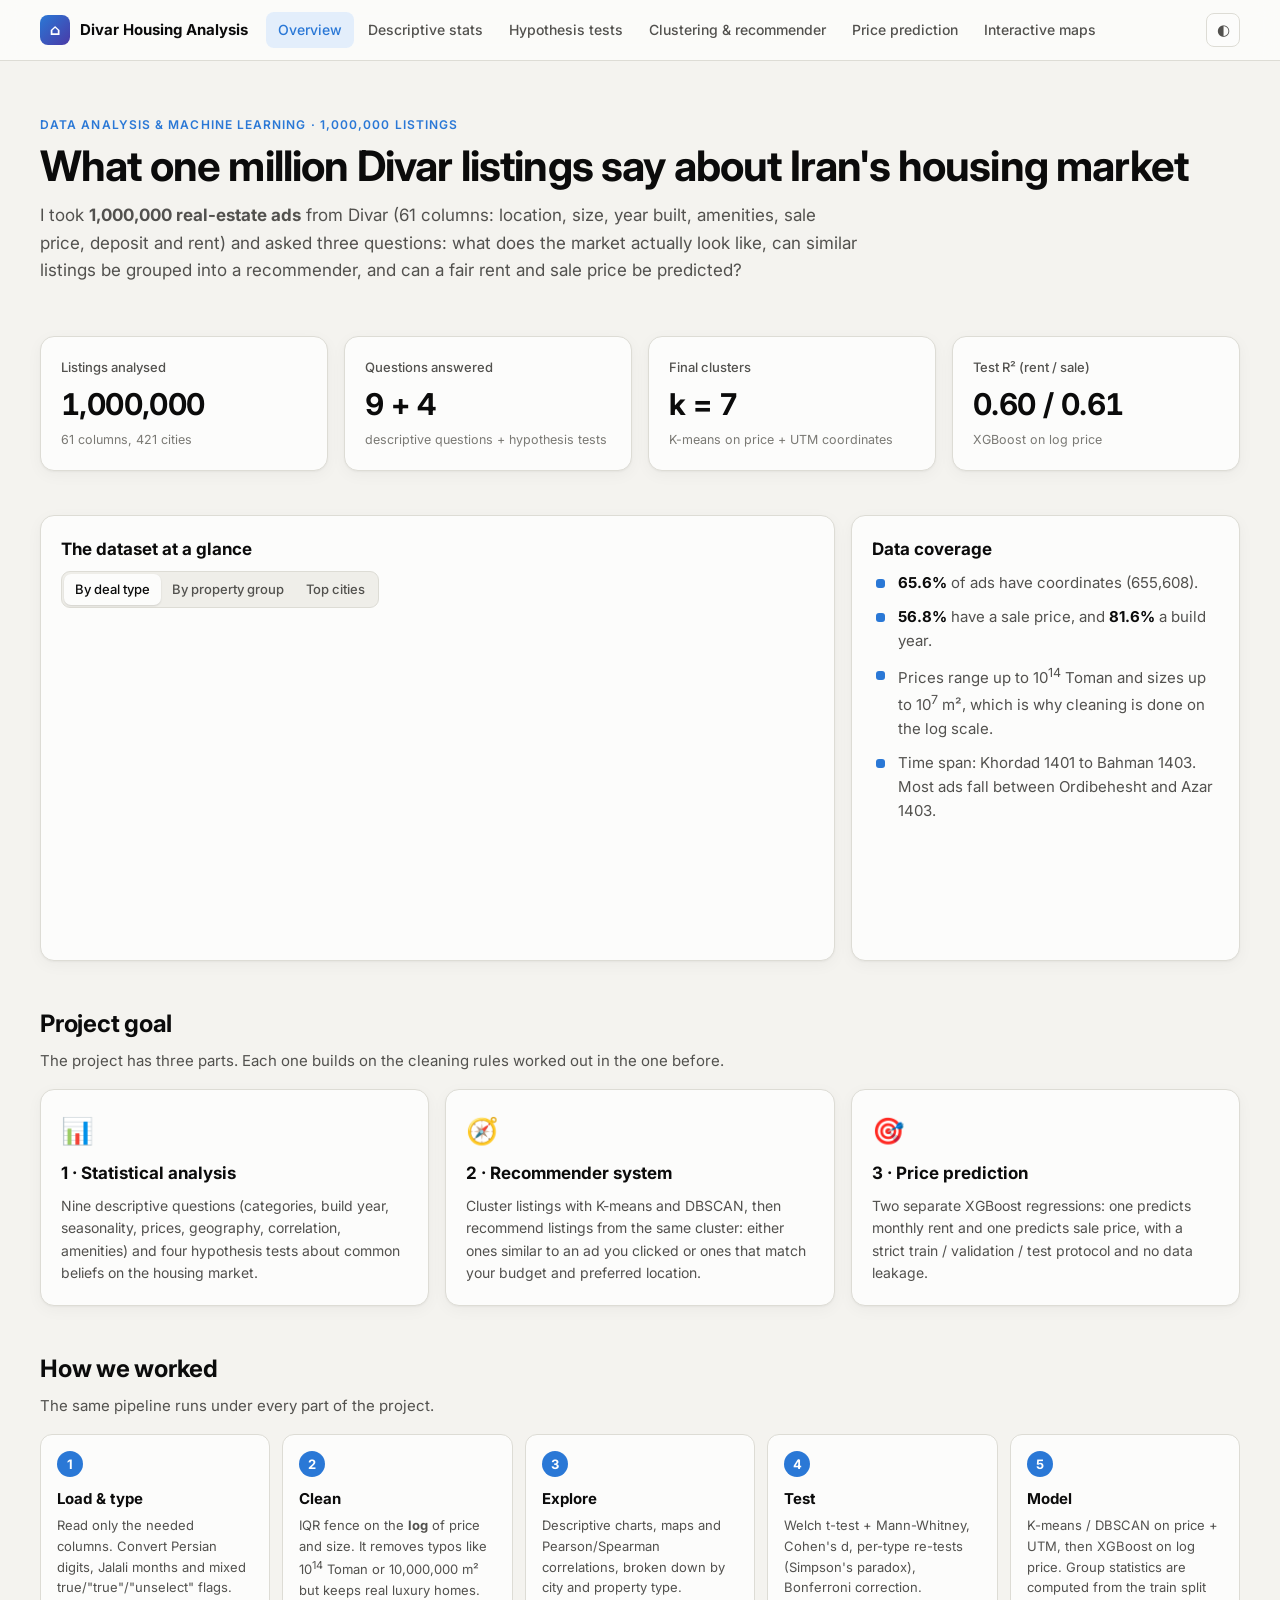
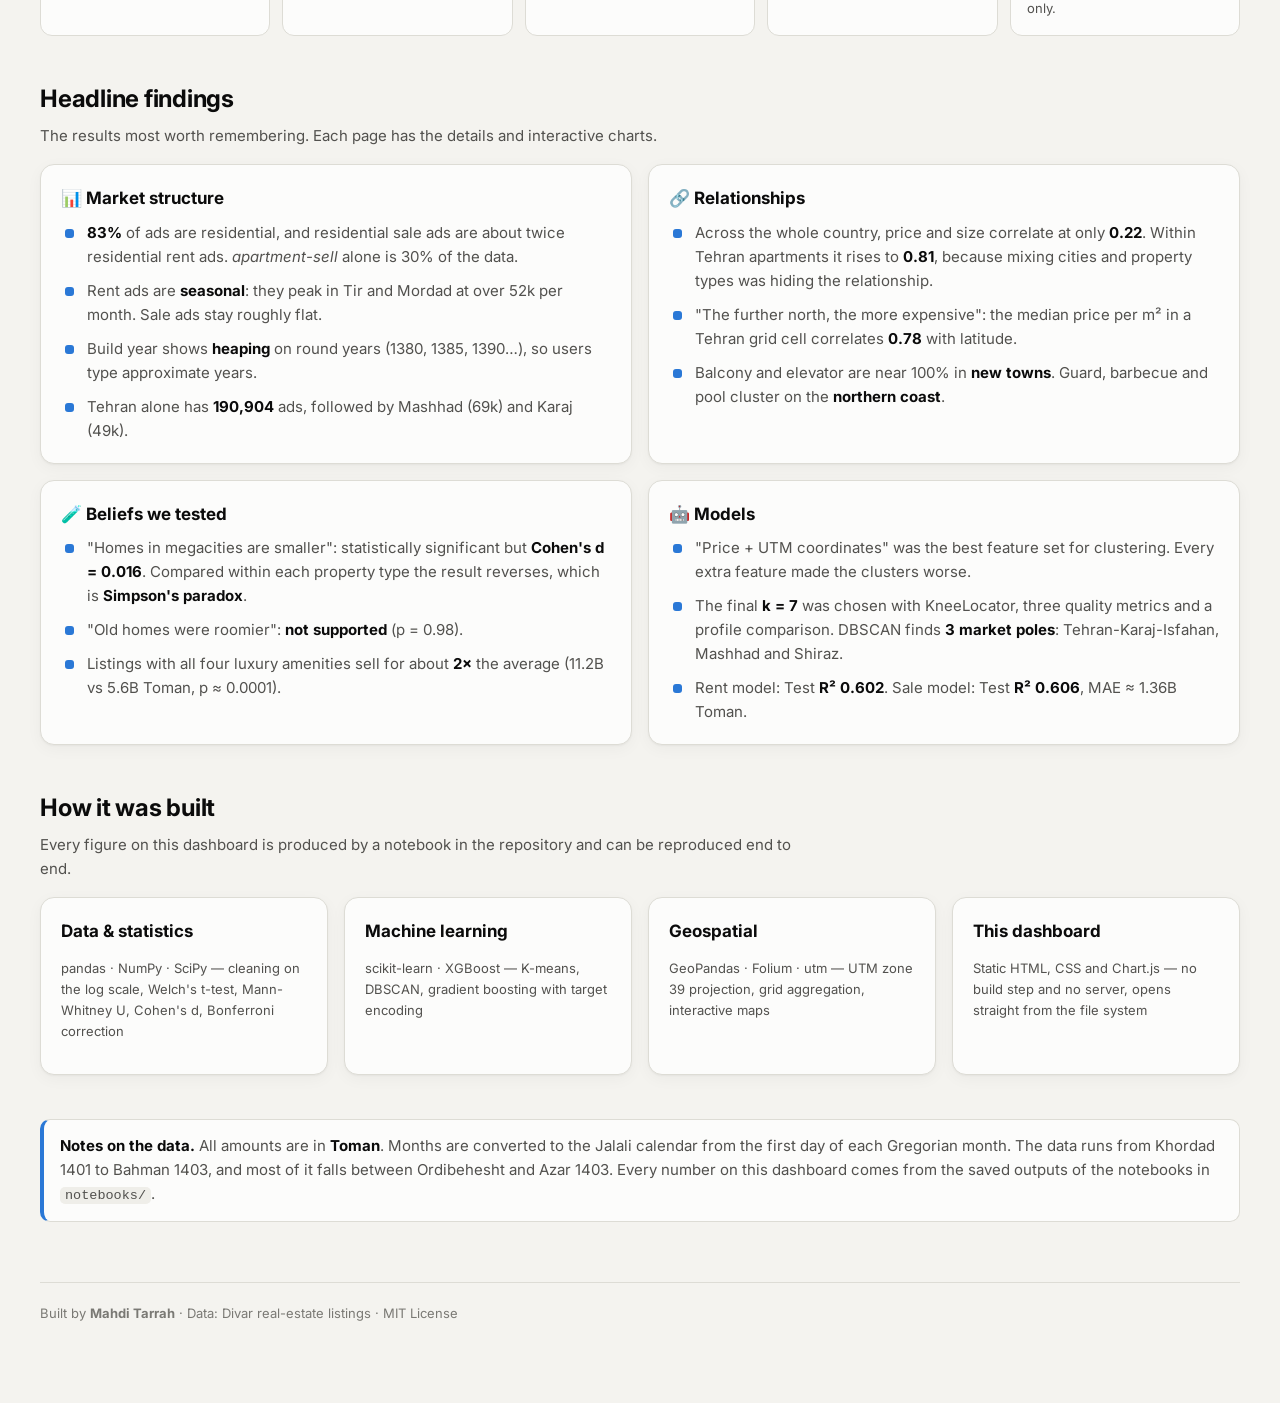
==== dashboard/index.html @ 9396e138 "Initial commit: Divar housing market analysis Analysis of 1,000,000 Iranian real-estate listings: - " ====
<!doctype html>
<html lang="en">
<head>
<meta charset="utf-8">
<meta name="viewport" content="width=device-width, initial-scale=1">
<title>Divar Housing Analysis</title>
<meta name="description" content="Exploratory analysis, hypothesis testing and machine learning on one million Iranian real-estate listings.">
<link rel="preconnect" href="https://fonts.googleapis.com">
<link href="https://fonts.googleapis.com/css2?family=Inter:wght@400;500;600;700&display=swap" rel="stylesheet">
<link rel="stylesheet" href="assets/style.css">
</head>
<body>
<main class="wrap">

  <section class="hero">
    <div class="eyebrow">Data analysis &amp; machine learning · 1,000,000 listings</div>
    <h1>What one million Divar listings say about Iran's housing market</h1>
    <p class="lead">I took <b>1,000,000 real-estate ads</b> from Divar (61 columns: location, size, year built,
      amenities, sale price, deposit and rent) and asked three questions: what does the market actually look like,
      can similar listings be grouped into a recommender, and can a fair rent and sale price be predicted?</p>
  </section>

  <section class="section">
    <div class="grid g4">
      <div class="card kpi"><div class="label">Listings analysed</div><div class="value">1,000,000</div><div class="note">61 columns, 421 cities</div></div>
      <div class="card kpi"><div class="label">Questions answered</div><div class="value">9 + 4</div><div class="note">descriptive questions + hypothesis tests</div></div>
      <div class="card kpi"><div class="label">Final clusters</div><div class="value">k = 7</div><div class="note">K-means on price + UTM coordinates</div></div>
      <div class="card kpi"><div class="label">Test R² (rent / sale)</div><div class="value">0.60 / 0.61</div><div class="note">XGBoost on log price</div></div>
    </div>
  </section>

  <section class="section">
    <div class="grid g3">
      <div class="card span2">
        <h3>The dataset at a glance</h3>
        <div class="controls">
          <div class="seg" id="ov-view"><button data-v="deal" class="on">By deal type</button><button data-v="prop">By property group</button><button data-v="city">Top cities</button></div>
        </div>
        <div class="chart-box"><canvas id="ov-chart"></canvas></div>
      </div>
      <div class="card">
        <h3>Data coverage</h3>
        <ul class="findings">
          <li><b>65.6%</b> of ads have coordinates (655,608).</li>
          <li><b>56.8%</b> have a sale price, and <b>81.6%</b> a build year.</li>
          <li>Prices range up to 10<sup>14</sup> Toman and sizes up to 10<sup>7</sup> m², which is why cleaning is done on the log scale.</li>
          <li>Time span: Khordad 1401 to Bahman 1403. Most ads fall between Ordibehesht and Azar 1403.</li>
        </ul>
      </div>
    </div>
  </section>

  <section class="section">
    <div class="section-head">
      <div><h2>Project goal</h2><p>The project has three parts. Each one builds on the cleaning rules worked out in the one before.</p></div>
    </div>
    <div class="grid g3">
      <a class="card nav-card" href="statistics.html">
        <div class="icon">📊</div><h3>1 · Statistical analysis</h3>
        <p>Nine descriptive questions (categories, build year, seasonality, prices, geography, correlation, amenities) and four hypothesis tests about common beliefs on the housing market.</p>
      </a>
      <a class="card nav-card" href="clustering.html">
        <div class="icon">🧭</div><h3>2 · Recommender system</h3>
        <p>Cluster listings with K-means and DBSCAN, then recommend listings from the same cluster: either ones similar to an ad you clicked or ones that match your budget and preferred location.</p>
      </a>
      <a class="card nav-card" href="prediction.html">
        <div class="icon">🎯</div><h3>3 · Price prediction</h3>
        <p>Two separate XGBoost regressions: one predicts monthly rent and one predicts sale price, with a strict train / validation / test protocol and no data leakage.</p>
      </a>
    </div>
  </section>

  <section class="section">
    <div class="section-head"><div><h2>How we worked</h2><p>The same pipeline runs under every part of the project.</p></div></div>
    <div class="pipeline">
      <div class="step"><div class="n">1</div><h4>Load & type</h4><p>Read only the needed columns. Convert Persian digits, Jalali months and mixed true/"true"/"unselect" flags.</p></div>
      <div class="step"><div class="n">2</div><h4>Clean</h4><p>IQR fence on the <b>log</b> of price and size. It removes typos like 10<sup>14</sup> Toman or 10,000,000 m² but keeps real luxury homes.</p></div>
      <div class="step"><div class="n">3</div><h4>Explore</h4><p>Descriptive charts, maps and Pearson/Spearman correlations, broken down by city and property type.</p></div>
      <div class="step"><div class="n">4</div><h4>Test</h4><p>Welch t-test + Mann-Whitney, Cohen's d, per-type re-tests (Simpson's paradox), Bonferroni correction.</p></div>
      <div class="step"><div class="n">5</div><h4>Model</h4><p>K-means / DBSCAN on price + UTM, then XGBoost on log price. Group statistics are computed from the train split only.</p></div>
    </div>
  </section>

  <section class="section">
    <div class="section-head"><div><h2>Headline findings</h2><p>The results most worth remembering. Each page has the details and interactive charts.</p></div></div>
    <div class="grid g2">
      <div class="card">
        <h3>📊 Market structure</h3>
        <ul class="findings">
          <li><b>83%</b> of ads are residential, and residential sale ads are about twice residential rent ads. <i>apartment-sell</i> alone is 30% of the data.</li>
          <li>Rent ads are <b>seasonal</b>: they peak in Tir and Mordad at over 52k per month. Sale ads stay roughly flat.</li>
          <li>Build year shows <b>heaping</b> on round years (1380, 1385, 1390…), so users type approximate years.</li>
          <li>Tehran alone has <b>190,904</b> ads, followed by Mashhad (69k) and Karaj (49k).</li>
        </ul>
      </div>
      <div class="card">
        <h3>🔗 Relationships</h3>
        <ul class="findings">
          <li>Across the whole country, price and size correlate at only <b>0.22</b>. Within Tehran apartments it rises to <b>0.81</b>, because mixing cities and property types was hiding the relationship.</li>
          <li>"The further north, the more expensive": the median price per m² in a Tehran grid cell correlates <b>0.78</b> with latitude.</li>
          <li>Balcony and elevator are near 100% in <b>new towns</b>. Guard, barbecue and pool cluster on the <b>northern coast</b>.</li>
        </ul>
      </div>
      <div class="card">
        <h3>🧪 Beliefs we tested</h3>
        <ul class="findings">
          <li>"Homes in megacities are smaller": statistically significant but <b>Cohen's d = 0.016</b>. Compared within each property type the result reverses, which is <b>Simpson's paradox</b>.</li>
          <li>"Old homes were roomier": <b>not supported</b> (p = 0.98).</li>
          <li>Listings with all four luxury amenities sell for about <b>2×</b> the average (11.2B vs 5.6B Toman, p ≈ 0.0001).</li>
        </ul>
      </div>
      <div class="card">
        <h3>🤖 Models</h3>
        <ul class="findings">
          <li>"Price + UTM coordinates" was the best feature set for clustering. Every extra feature made the clusters worse.</li>
          <li>The final <b>k = 7</b> was chosen with KneeLocator, three quality metrics and a profile comparison. DBSCAN finds <b>3 market poles</b>: Tehran-Karaj-Isfahan, Mashhad and Shiraz.</li>
          <li>Rent model: Test <b>R² 0.602</b>. Sale model: Test <b>R² 0.606</b>, MAE ≈ 1.36B Toman.</li>
        </ul>
      </div>
    </div>
  </section>

  <section class="section">
    <div class="section-head"><div><h2>How it was built</h2><p>Every figure on this dashboard is produced by a notebook in the repository and can be reproduced end to end.</p></div></div>
    <div class="grid g4">
      <div class="card"><h3>Data &amp; statistics</h3><p class="muted small">pandas · NumPy · SciPy — cleaning on the log scale, Welch's t-test, Mann-Whitney U, Cohen's d, Bonferroni correction</p></div>
      <div class="card"><h3>Machine learning</h3><p class="muted small">scikit-learn · XGBoost — K-means, DBSCAN, gradient boosting with target encoding</p></div>
      <div class="card"><h3>Geospatial</h3><p class="muted small">GeoPandas · Folium · utm — UTM zone 39 projection, grid aggregation, interactive maps</p></div>
      <div class="card"><h3>This dashboard</h3><p class="muted small">Static HTML, CSS and Chart.js — no build step and no server, opens straight from the file system</p></div>
    </div>
  </section>

  <section class="section">
    <div class="callout">
      <b>Notes on the data.</b> All amounts are in <b>Toman</b>. Months are converted to the Jalali calendar from the first day of each Gregorian month.
      The data runs from Khordad 1401 to Bahman 1403, and most of it falls between Ordibehesht and Azar 1403.
      Every number on this dashboard comes from the saved outputs of the notebooks in <code>notebooks/</code>.
    </div>
  </section>

  <footer class="footer">Built by <b>Mahdi Tarrah</b> · Data: Divar real-estate listings · MIT License</footer>
</main>
<script src="assets/vendor/chart.umd.min.js"></script>
<script src="assets/app.js"></script>
<script>
(function () {
  const D = Dash;
  const VIEWS = {
    deal: { labels: ["Sale", "Rent", "Temporary rent", "Real-estate services"], data: [597569, 353125, 29903, 19403] },
    prop: { labels: ["Residential", "Commercial", "Temporary / services"], data: [835266, 115428, 49306] },
    city: { labels: ["Tehran", "Mashhad", "Karaj", "Shiraz", "Isfahan", "Other cities"], data: [190904, 69032, 49367, 37141, 36953, 616603] }
  };
  let view = "deal";
  function draw() {
    const v = VIEWS[view];
    D.make("ov-chart", {
      type: "doughnut",
      data: { labels: v.labels, datasets: [{ data: v.data, backgroundColor: v.labels.map((l, i) => l.startsWith("Other") ? D.css("--text-3") : D.series(i)), borderColor: D.css("--surface"), borderWidth: 2 }] },
      options: { cutout: "60%", plugins: { legend: { position: "right" },
        tooltip: { callbacks: { label: (c) => c.label + ": " + D.fmt(c.parsed) + " ads (" + (c.parsed / 1e4).toFixed(1) + "%)" } } } }
    });
  }
  D.seg("#ov-view", (x) => { view = x; draw(); });
  D.register(draw);
})();
</script>
</body>
</html>
---- dashboard/assets/style.css ----
/* Divar housing dashboard — shared styles */
:root {
  color-scheme: light;
  --bg: #f4f3ef;
  --surface: #fcfcfb;
  --surface-2: #efeee9;
  --border: #dddcd5;
  --text: #0b0b0b;
  --text-2: #52514e;
  --text-3: #7a7974;
  --accent: #2a78d6;
  --accent-soft: #e3eefb;
  --s1: #2a78d6; --s2: #eb6834; --s3: #1baf7a; --s4: #eda100;
  --s5: #e87ba4; --s6: #008300; --s7: #4a3aa7; --s8: #e34948;
  --good: #1b8a5a; --bad: #c63b3a; --warn: #b57600;
  --grid: rgba(0,0,0,.07);
  --shadow: 0 1px 2px rgba(0,0,0,.04), 0 4px 16px rgba(0,0,0,.04);
  --radius: 14px;
}
@media (prefers-color-scheme: dark) {
  :root:not([data-theme="light"]) {
    color-scheme: dark;
    --bg: #121211; --surface: #1a1a19; --surface-2: #232321; --border: #33332f;
    --text: #ffffff; --text-2: #c3c2b7; --text-3: #8f8e86;
    --accent: #3987e5; --accent-soft: #1d2b3d;
    --s1: #3987e5; --s2: #d95926; --s3: #199e70; --s4: #c98500;
    --s5: #d55181; --s6: #008300; --s7: #9085e9; --s8: #e66767;
    --good: #3cbf85; --bad: #e66767; --warn: #e0a030;
    --grid: rgba(255,255,255,.08);
    --shadow: none;
  }
}
:root[data-theme="dark"] {
  color-scheme: dark;
  --bg: #121211; --surface: #1a1a19; --surface-2: #232321; --border: #33332f;
  --text: #ffffff; --text-2: #c3c2b7; --text-3: #8f8e86;
  --accent: #3987e5; --accent-soft: #1d2b3d;
  --s1: #3987e5; --s2: #d95926; --s3: #199e70; --s4: #c98500;
  --s5: #d55181; --s6: #008300; --s7: #9085e9; --s8: #e66767;
  --good: #3cbf85; --bad: #e66767; --warn: #e0a030;
  --grid: rgba(255,255,255,.08);
  --shadow: none;
}

* { box-sizing: border-box; }
html { scroll-behavior: smooth; }
body {
  margin: 0; background: var(--bg); color: var(--text);
  font: 15px/1.6 "Inter", system-ui, -apple-system, "Segoe UI", Roboto, sans-serif;
  -webkit-font-smoothing: antialiased;
}
a { color: var(--accent); text-decoration: none; }
a:hover { text-decoration: underline; }
img { max-width: 100%; display: block; }

/* ---------- top bar ---------- */
.topbar {
  position: sticky; top: 0; z-index: 50;
  background: color-mix(in srgb, var(--surface) 88%, transparent);
  backdrop-filter: blur(10px);
  border-bottom: 1px solid var(--border);
}
.topbar-inner {
  max-width: 1240px; margin: 0 auto; padding: 0 20px;
  display: flex; align-items: center; gap: 18px; height: 60px;
}
.brand { display: flex; align-items: center; gap: 10px; font-weight: 700; color: var(--text); white-space: nowrap; }
.brand:hover { text-decoration: none; }
.brand-mark {
  width: 30px; height: 30px; border-radius: 8px; display: grid; place-items: center;
  background: linear-gradient(135deg, var(--s1), var(--s7)); color: #fff; font-size: 15px;
}
.nav { display: flex; gap: 2px; overflow-x: auto; flex: 1; scrollbar-width: none; }
.nav::-webkit-scrollbar { display: none; }
.nav a {
  color: var(--text-2); padding: 7px 12px; border-radius: 8px; font-size: 14px; font-weight: 500; white-space: nowrap;
}
.nav a:hover { background: var(--surface-2); text-decoration: none; color: var(--text); }
.nav a.active { background: var(--accent-soft); color: var(--accent); }
.theme-btn {
  border: 1px solid var(--border); background: var(--surface); color: var(--text-2);
  border-radius: 8px; height: 34px; min-width: 34px; cursor: pointer; font-size: 15px;
}

/* ---------- layout ---------- */
.wrap { max-width: 1240px; margin: 0 auto; padding: 28px 20px 80px; }
.hero { padding: 26px 0 8px; }
.eyebrow { text-transform: uppercase; letter-spacing: .09em; font-size: 12px; font-weight: 600; color: var(--accent); }
h1 { font-size: clamp(28px, 4vw, 42px); line-height: 1.15; margin: 8px 0 12px; letter-spacing: -.02em; }
h2 { font-size: 24px; margin: 0 0 6px; letter-spacing: -.01em; }
h3 { font-size: 17px; margin: 0 0 8px; }
.lead { font-size: 17px; color: var(--text-2); max-width: 820px; margin: 0; }
.muted { color: var(--text-2); }
.small { font-size: 13px; }
.section { margin-top: 44px; scroll-margin-top: 80px; }
.section-head { display: flex; justify-content: space-between; align-items: flex-end; gap: 16px; flex-wrap: wrap; margin-bottom: 16px; }
.section-head p { margin: 0; color: var(--text-2); max-width: 760px; }
.tag {
  display: inline-block; font-size: 12px; font-weight: 600; padding: 2px 9px; border-radius: 999px;
  background: var(--surface-2); color: var(--text-2); border: 1px solid var(--border);
}

.grid { display: grid; gap: 16px; }
.g2 { grid-template-columns: repeat(2, minmax(0,1fr)); }
.g3 { grid-template-columns: repeat(3, minmax(0,1fr)); }
.g4 { grid-template-columns: repeat(4, minmax(0,1fr)); }
.span2 { grid-column: span 2; }
@media (max-width: 960px) { .g3, .g4 { grid-template-columns: repeat(2, minmax(0,1fr)); } }
@media (max-width: 680px) { .g2, .g3, .g4 { grid-template-columns: minmax(0,1fr); } .span2 { grid-column: auto; } .wrap { padding: 20px 16px 60px; } .topbar-inner { padding: 0 16px; } }

.card {
  background: var(--surface); border: 1px solid var(--border); border-radius: var(--radius);
  padding: 20px; box-shadow: var(--shadow); min-width: 0;
}
.card h3 { display: flex; align-items: center; gap: 8px; }
.card .sub { color: var(--text-2); font-size: 13.5px; margin: -4px 0 12px; }

/* KPI tiles */
.kpi .label { font-size: 13px; color: var(--text-2); font-weight: 500; }
.kpi .value { font-size: 30px; font-weight: 700; letter-spacing: -.02em; margin: 2px 0; font-variant-numeric: tabular-nums; }
.kpi .note { font-size: 12.5px; color: var(--text-3); }

/* controls */
.controls { display: flex; flex-wrap: wrap; gap: 10px 16px; align-items: center; margin-bottom: 12px; }
.seg { display: inline-flex; background: var(--surface-2); border: 1px solid var(--border); border-radius: 9px; padding: 2px; }
.seg button {
  border: 0; background: transparent; color: var(--text-2); font: inherit; font-size: 13px; font-weight: 500;
  padding: 5px 11px; border-radius: 7px; cursor: pointer;
}
.seg button.on { background: var(--surface); color: var(--text); box-shadow: 0 1px 2px rgba(0,0,0,.12); }
label.ctl { display: flex; align-items: center; gap: 8px; font-size: 13px; color: var(--text-2); }
select, input[type="number"] {
  font: inherit; font-size: 13px; color: var(--text); background: var(--surface);
  border: 1px solid var(--border); border-radius: 8px; padding: 5px 8px;
}
input[type="range"] { accent-color: var(--accent); width: 160px; }
.out { font-variant-numeric: tabular-nums; font-weight: 600; color: var(--text); min-width: 46px; display: inline-block; }

.chart-box { position: relative; height: 320px; }
.chart-box.tall { height: 420px; }
.chart-box.short { height: 240px; }

/* findings list */
.findings { list-style: none; padding: 0; margin: 0; display: grid; gap: 10px; }
.findings li { padding-left: 26px; position: relative; color: var(--text-2); }
.findings li::before {
  content: ""; position: absolute; left: 4px; top: 8px; width: 9px; height: 9px; border-radius: 3px; background: var(--accent);
}
.findings li b { color: var(--text); }

/* callout */
.callout {
  border: 1px solid var(--border); border-left: 4px solid var(--accent);
  background: var(--surface); border-radius: 10px; padding: 14px 16px; color: var(--text-2);
}
.callout.warn { border-left-color: var(--warn); }
.callout.good { border-left-color: var(--good); }
.callout b { color: var(--text); }

/* figures from notebooks */
.figure { margin: 0; }
.figure .frame {
  background: #fff; border-radius: 10px; border: 1px solid var(--border); overflow: hidden; cursor: zoom-in;
}
.figure img { width: 100%; height: auto; }
.figure figcaption { font-size: 12.5px; color: var(--text-3); margin-top: 8px; }
.lightbox {
  position: fixed; inset: 0; background: rgba(0,0,0,.82); display: none; z-index: 100;
  align-items: center; justify-content: center; padding: 24px; cursor: zoom-out;
}
.lightbox.open { display: flex; }
.lightbox img { max-height: 92vh; max-width: 96vw; background: #fff; border-radius: 8px; }

/* tables */
.table-wrap { overflow-x: auto; }
table.data { width: 100%; border-collapse: collapse; font-size: 13.5px; font-variant-numeric: tabular-nums; }
table.data th, table.data td { padding: 8px 10px; border-bottom: 1px solid var(--border); text-align: left; white-space: nowrap; }
table.data th { color: var(--text-2); font-weight: 600; font-size: 12.5px; background: var(--surface-2); }
table.data td.num, table.data th.num { text-align: right; }
table.data tr.hl td { background: var(--accent-soft); font-weight: 600; }

/* tabs */
.tabs { display: flex; gap: 4px; border-bottom: 1px solid var(--border); margin-bottom: 18px; overflow-x: auto; }
.tabs button {
  border: 0; background: none; font: inherit; font-size: 14px; font-weight: 500; color: var(--text-2);
  padding: 10px 14px; border-bottom: 2px solid transparent; cursor: pointer; white-space: nowrap;
}
.tabs button.on { color: var(--accent); border-bottom-color: var(--accent); }
.tab-panel { display: none; }
.tab-panel.on { display: block; }

/* pills/badges */
.badge { display: inline-flex; align-items: center; gap: 6px; font-size: 12.5px; font-weight: 600; padding: 3px 10px; border-radius: 999px; }
.badge.reject { background: color-mix(in srgb, var(--good) 15%, transparent); color: var(--good); }
.badge.keep { background: color-mix(in srgb, var(--bad) 15%, transparent); color: var(--bad); }
.badge.neutral { background: var(--surface-2); color: var(--text-2); }

/* pipeline diagram */
.pipeline { display: grid; grid-template-columns: repeat(5, minmax(0,1fr)); gap: 12px; }
@media (max-width: 960px) { .pipeline { grid-template-columns: repeat(2, minmax(0,1fr)); } }
@media (max-width: 520px) { .pipeline { grid-template-columns: minmax(0,1fr); } }
.step {
  position: relative; background: var(--surface); border: 1px solid var(--border); border-radius: 12px; padding: 16px;
}
.step .n {
  width: 26px; height: 26px; border-radius: 50%; display: grid; place-items: center; font-size: 13px; font-weight: 700;
  color: #fff; background: var(--accent); margin-bottom: 10px;
}
.step h4 { margin: 0 0 4px; font-size: 15px; }
.step p { margin: 0; font-size: 13px; color: var(--text-2); }

/* section cards on home */
.nav-card { display: block; color: inherit; transition: transform .15s, border-color .15s; }
.nav-card:hover { transform: translateY(-2px); border-color: var(--accent); text-decoration: none; }
.nav-card .icon { font-size: 26px; margin-bottom: 8px; }
.nav-card p { color: var(--text-2); margin: 0; font-size: 14px; }

.map-frame { width: 100%; height: 560px; border: 1px solid var(--border); border-radius: 12px; background: var(--surface-2); }

.legend-inline { display: flex; flex-wrap: wrap; gap: 6px 16px; font-size: 13px; color: var(--text-2); }
.legend-inline span { display: inline-flex; align-items: center; gap: 6px; }
.legend-inline i { width: 12px; height: 12px; border-radius: 3px; display: inline-block; }

.footer { margin-top: 60px; padding-top: 20px; border-top: 1px solid var(--border); color: var(--text-3); font-size: 13px; }

/* heatmap table */
.heat { border-collapse: separate; border-spacing: 2px; font-size: 12.5px; font-variant-numeric: tabular-nums; margin: 0 auto; }
.heat td, .heat th { padding: 0; text-align: center; }
.heat th { font-weight: 500; color: var(--text-2); padding: 4px 6px; white-space: nowrap; }
.heat th.row { text-align: right; }
.heat td { width: 64px; height: 44px; border-radius: 6px; font-weight: 600; cursor: default; }
@media (max-width: 680px) { .heat td { width: 40px; height: 34px; font-size: 11px; } .heat th { font-size: 11px; } }

.result-list { display: grid; gap: 8px; }
.result-item { display: flex; justify-content: space-between; gap: 10px; padding: 10px 12px; border: 1px solid var(--border); border-radius: 10px; font-size: 13.5px; }
.result-item .meta { color: var(--text-2); font-size: 12.5px; }

code { font-size: .9em; background: var(--surface-2); border-radius: 5px; padding: 1px 5px; overflow-wrap: anywhere; }
@media (max-width: 680px) { .brand span:last-child { display: none; } }
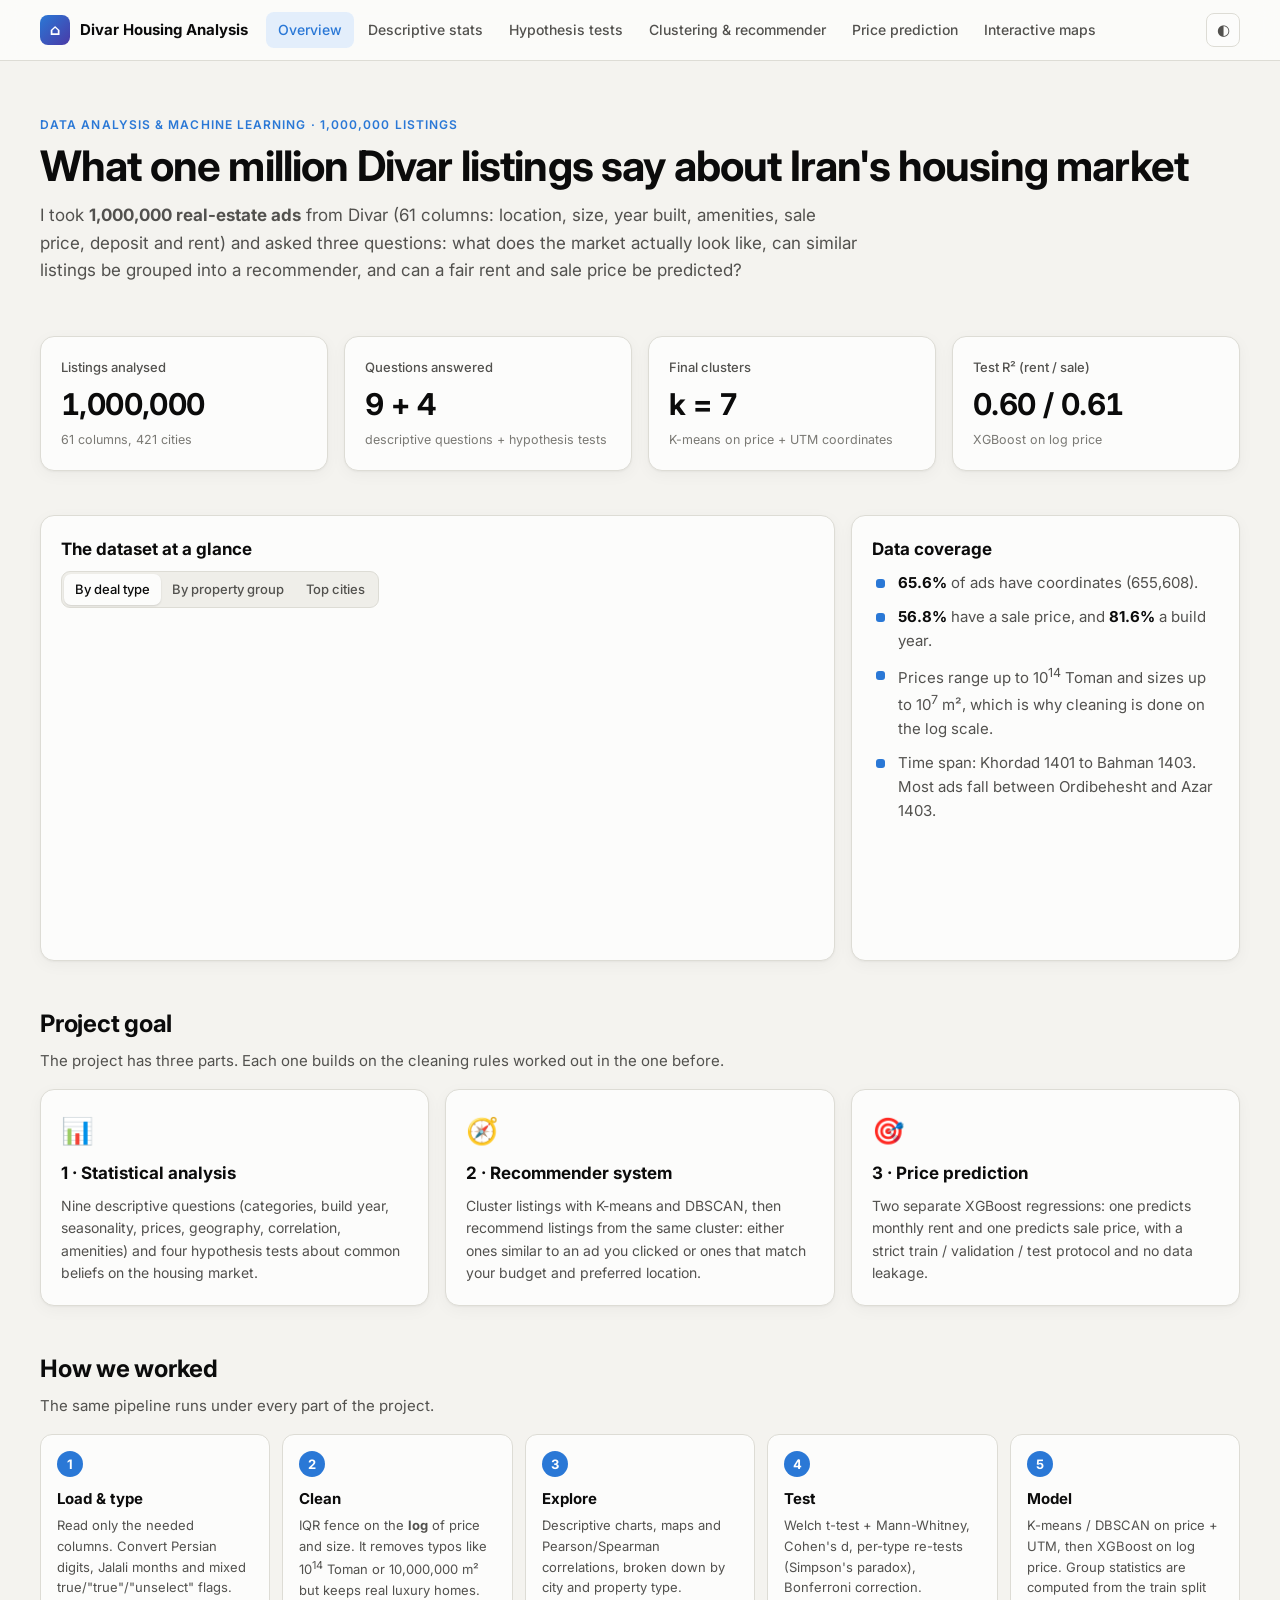
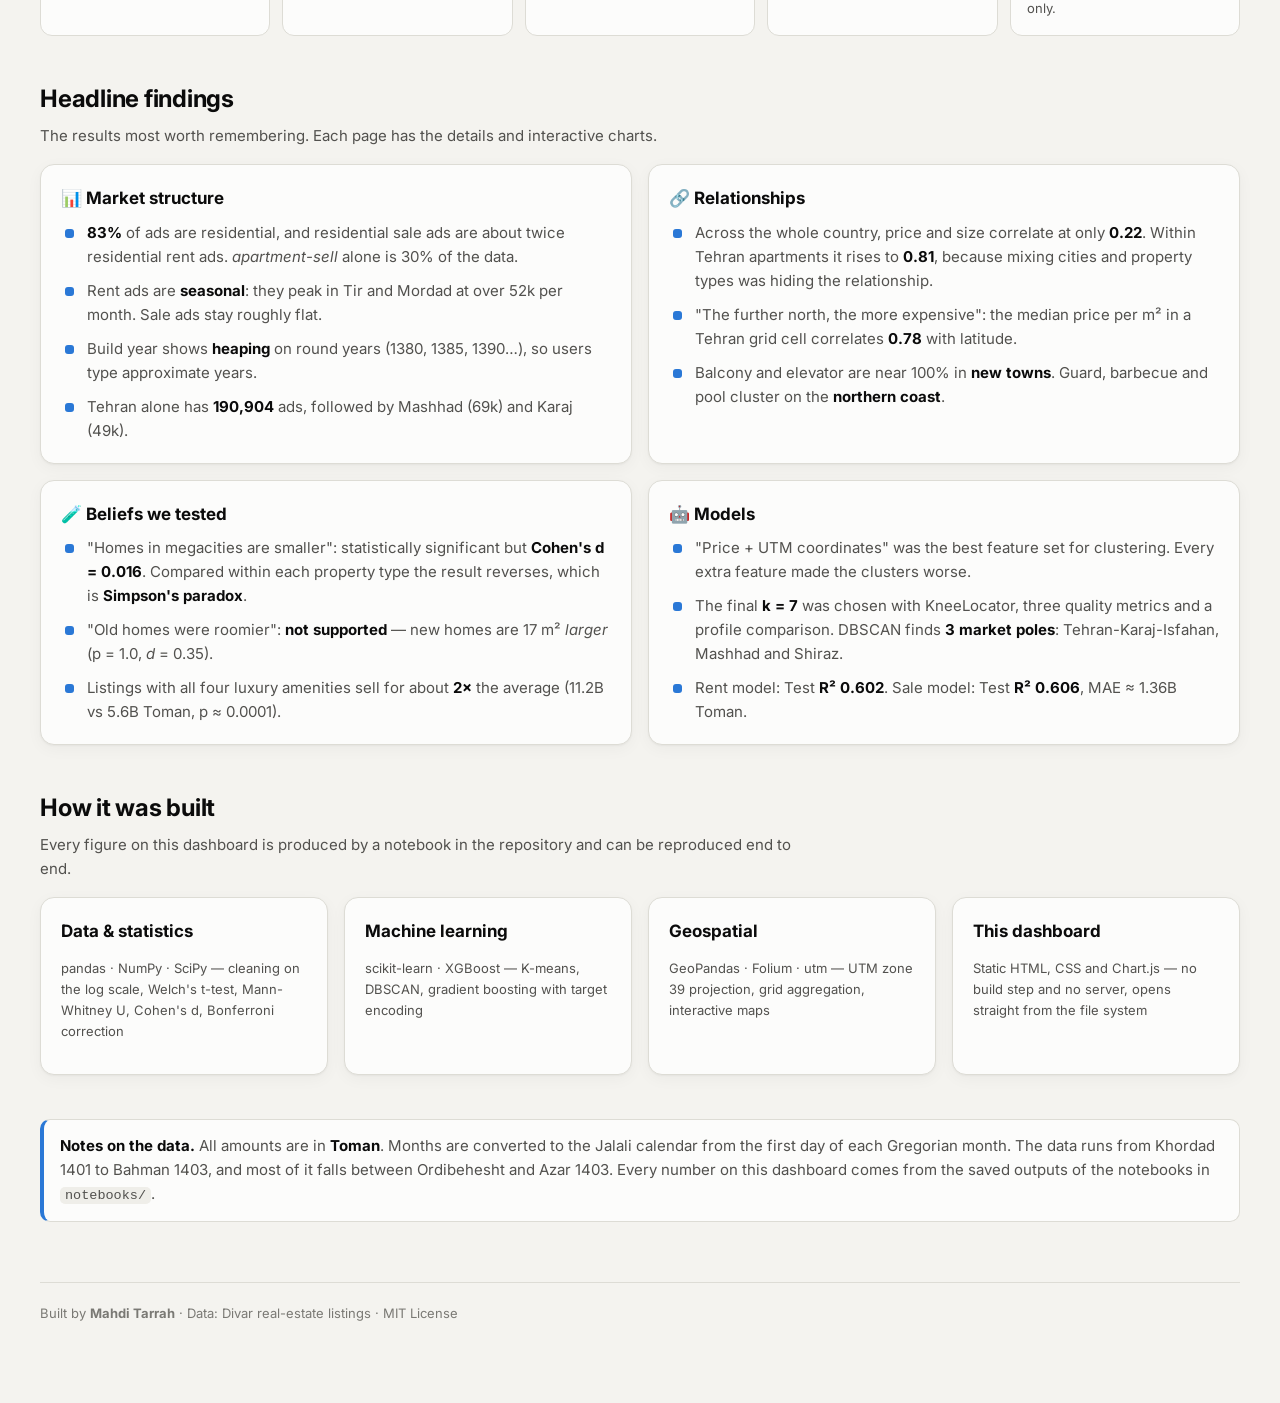
==== commit 5c4b5310: "Correct stale H2 p-value on the dashboard landing page" ====
--- a/dashboard/index.html
+++ b/dashboard/index.html
@@ -105,7 +105,7 @@
         <h3>🧪 Beliefs we tested</h3>
         <ul class="findings">
           <li>"Homes in megacities are smaller": statistically significant but <b>Cohen's d = 0.016</b>. Compared within each property type the result reverses, which is <b>Simpson's paradox</b>.</li>
-          <li>"Old homes were roomier": <b>not supported</b> (p = 0.98).</li>
+          <li>"Old homes were roomier": <b>not supported</b> &mdash; new homes are 17 m² <i>larger</i> (p = 1.0, <i>d</i> = 0.35).</li>
           <li>Listings with all four luxury amenities sell for about <b>2×</b> the average (11.2B vs 5.6B Toman, p ≈ 0.0001).</li>
         </ul>
       </div>
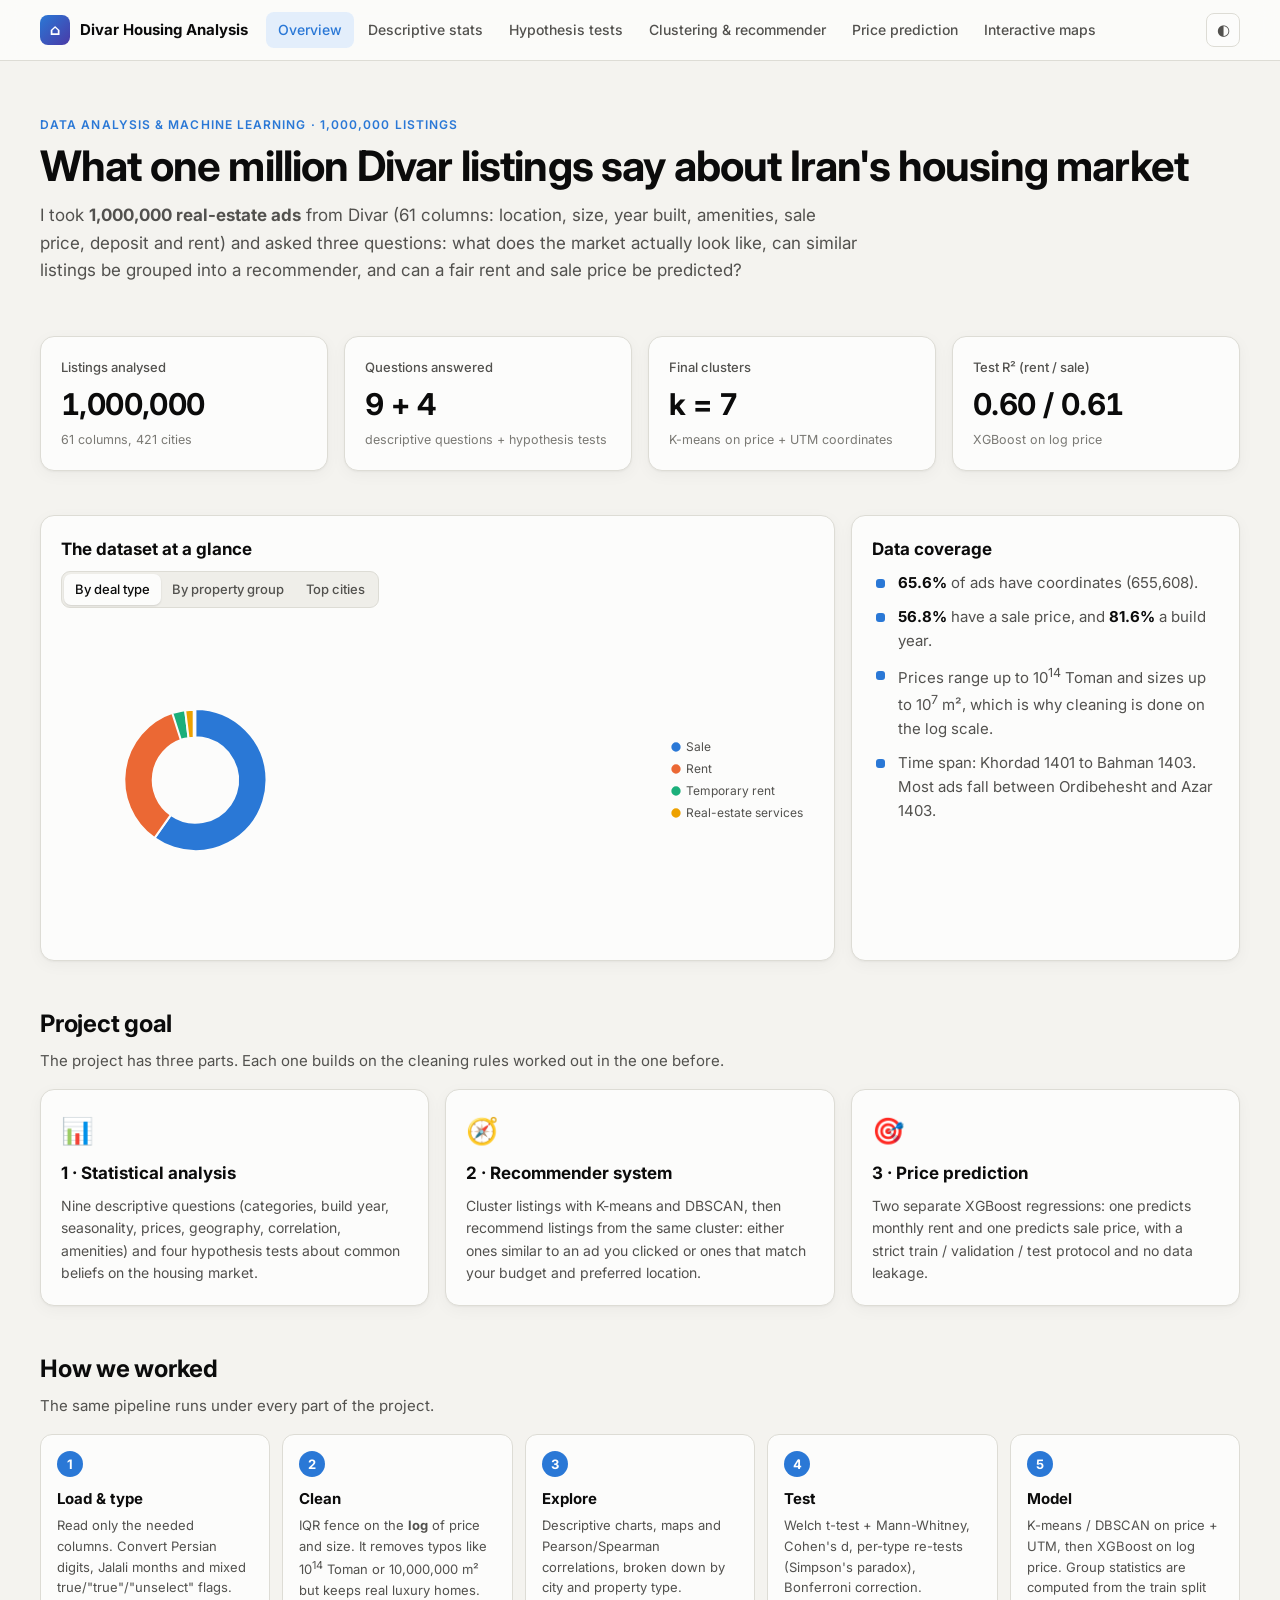
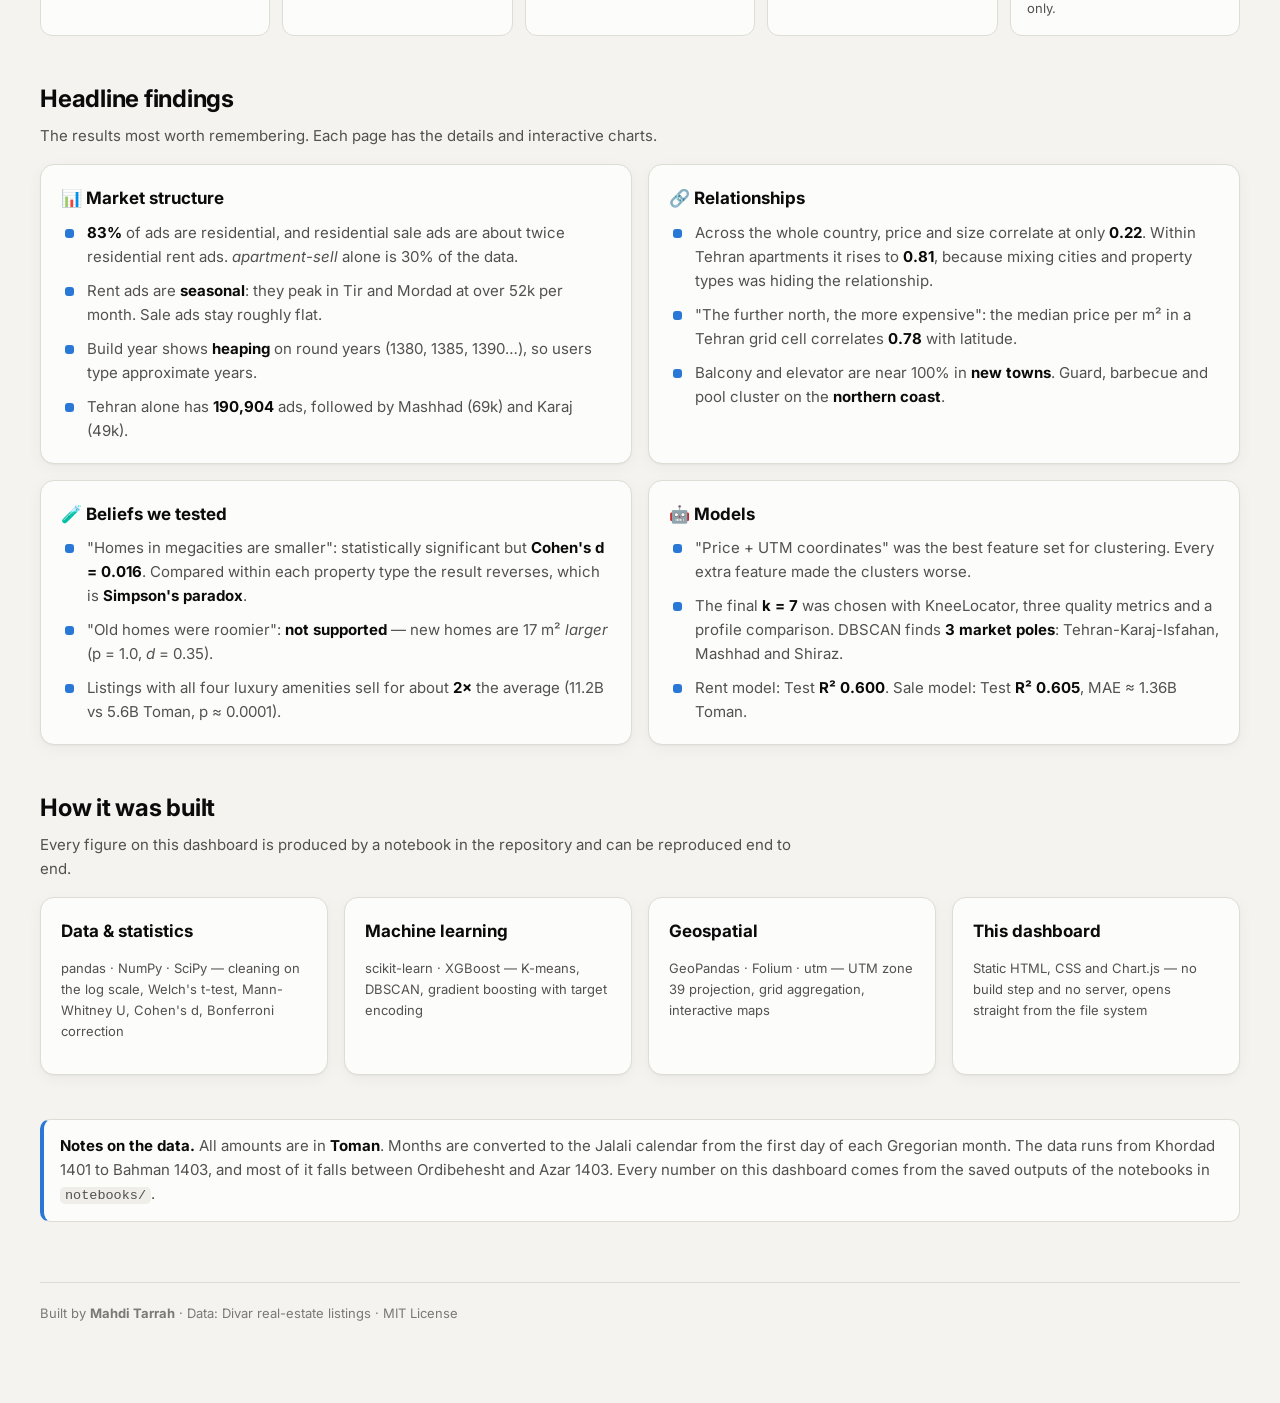
==== commit 99b77ec5: "Execute the machine learning notebook and sync all quoted metrics All three notebooks now run top to" ====
--- a/dashboard/index.html
+++ b/dashboard/index.html
@@ -114,7 +114,7 @@
         <ul class="findings">
           <li>"Price + UTM coordinates" was the best feature set for clustering. Every extra feature made the clusters worse.</li>
           <li>The final <b>k = 7</b> was chosen with KneeLocator, three quality metrics and a profile comparison. DBSCAN finds <b>3 market poles</b>: Tehran-Karaj-Isfahan, Mashhad and Shiraz.</li>
-          <li>Rent model: Test <b>R² 0.602</b>. Sale model: Test <b>R² 0.606</b>, MAE ≈ 1.36B Toman.</li>
+          <li>Rent model: Test <b>R² 0.600</b>. Sale model: Test <b>R² 0.605</b>, MAE ≈ 1.36B Toman.</li>
         </ul>
       </div>
     </div>
